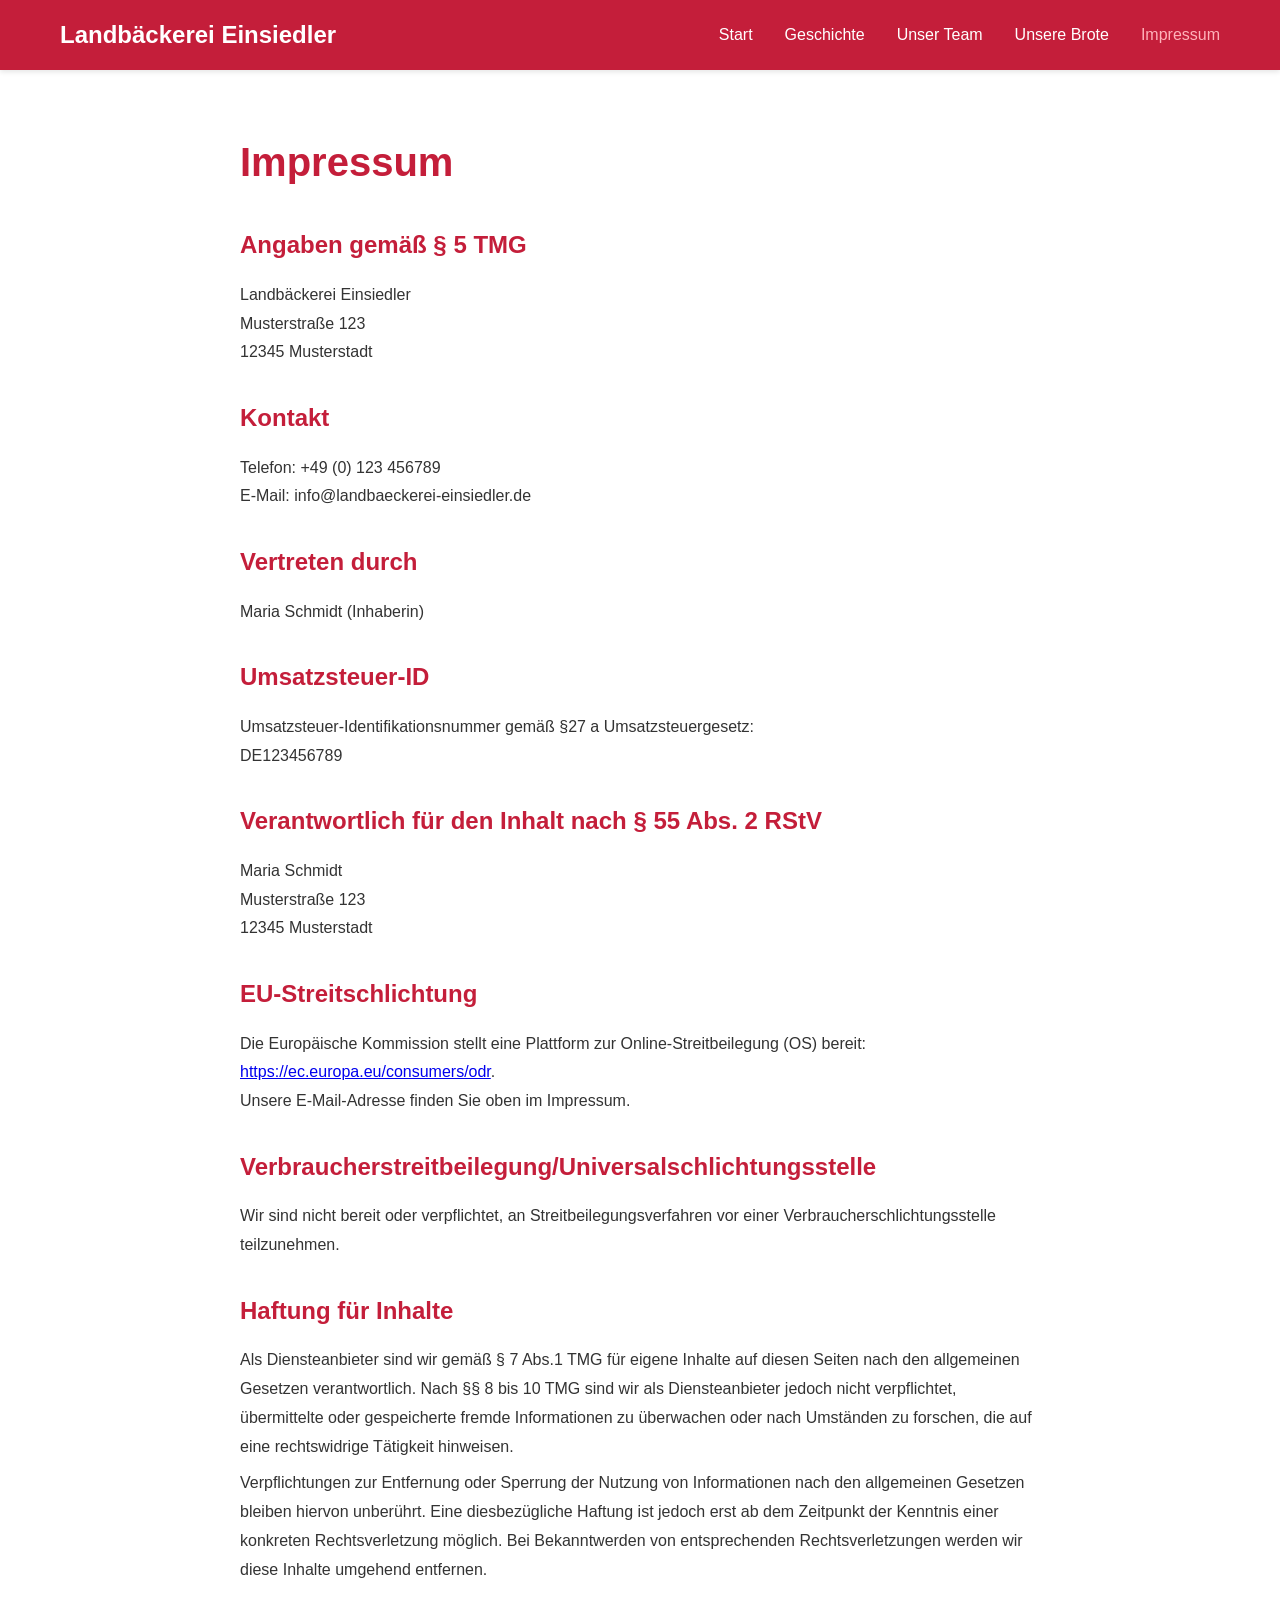
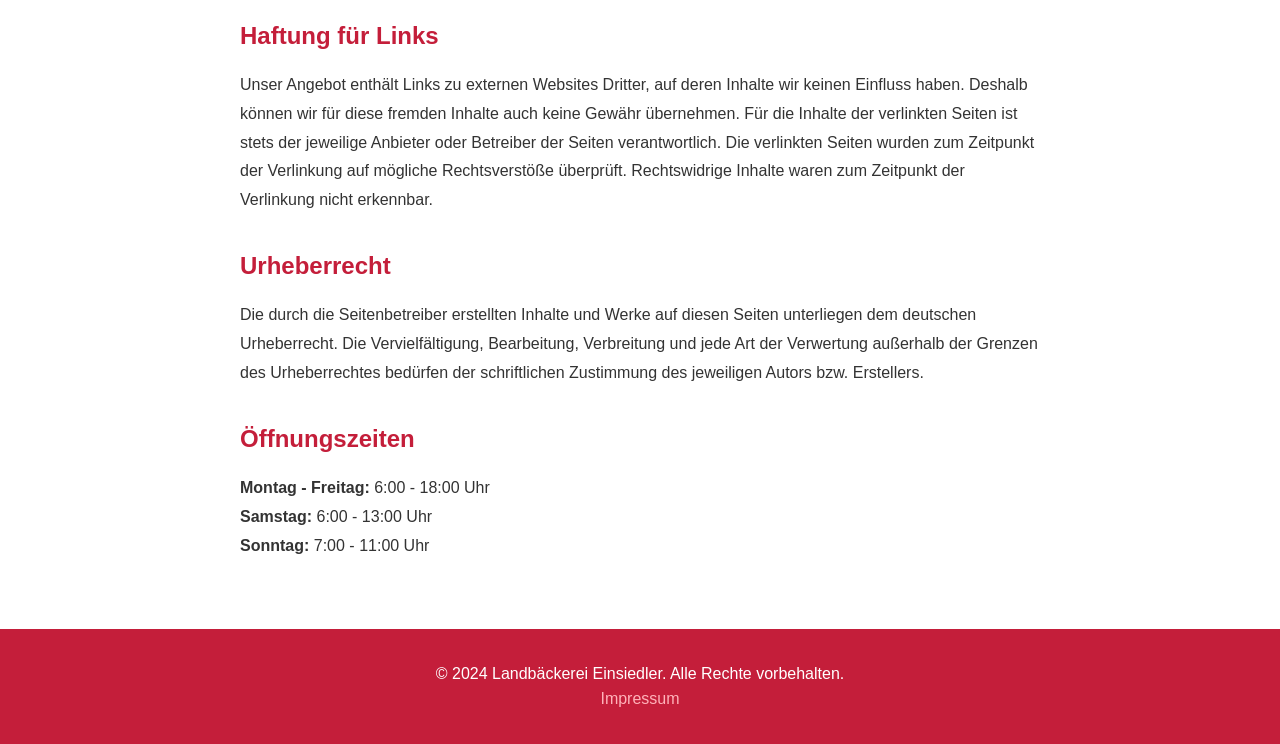
==== impressum.html @ 152a9244 "Initial commit: Landbäckerei Einsiedler website" ====
<!DOCTYPE html>
<html lang="de">
<head>
    <meta charset="UTF-8">
    <meta name="viewport" content="width=device-width, initial-scale=1.0">
    <title>Impressum - Landbäckerei Einsiedler</title>
    <link rel="stylesheet" href="css/style.css">
</head>
<body>
    <nav class="navbar">
        <div class="nav-container">
            <a href="index.html" class="nav-logo">Landbäckerei Einsiedler</a>
            <div class="nav-menu" id="navMenu">
                <a href="index.html" class="nav-link">Start</a>
                <a href="history.html" class="nav-link">Geschichte</a>
                <a href="people.html" class="nav-link">Unser Team</a>
                <a href="bread.html" class="nav-link">Unsere Brote</a>
                <a href="impressum.html" class="nav-link active">Impressum</a>
            </div>
            <div class="hamburger" id="hamburger">
                <span></span>
                <span></span>
                <span></span>
            </div>
        </div>
    </nav>

    <main>
        <section class="content-section impressum-section">
            <div class="container">
                <div class="impressum-content">
                    <h1>Impressum</h1>

                    <h2>Angaben gemäß § 5 TMG</h2>
                    <p>
                        Landbäckerei Einsiedler<br>
                        Musterstraße 123<br>
                        12345 Musterstadt
                    </p>

                    <h2>Kontakt</h2>
                    <p>
                        Telefon: +49 (0) 123 456789<br>
                        E-Mail: info@landbaeckerei-einsiedler.de
                    </p>

                    <h2>Vertreten durch</h2>
                    <p>Maria Schmidt (Inhaberin)</p>

                    <h2>Umsatzsteuer-ID</h2>
                    <p>
                        Umsatzsteuer-Identifikationsnummer gemäß §27 a Umsatzsteuergesetz:<br>
                        DE123456789
                    </p>

                    <h2>Verantwortlich für den Inhalt nach § 55 Abs. 2 RStV</h2>
                    <p>
                        Maria Schmidt<br>
                        Musterstraße 123<br>
                        12345 Musterstadt
                    </p>

                    <h2>EU-Streitschlichtung</h2>
                    <p>
                        Die Europäische Kommission stellt eine Plattform zur Online-Streitbeilegung (OS) bereit:
                        <a href="https://ec.europa.eu/consumers/odr" target="_blank" rel="noopener">https://ec.europa.eu/consumers/odr</a>.<br>
                        Unsere E-Mail-Adresse finden Sie oben im Impressum.
                    </p>

                    <h2>Verbraucherstreitbeilegung/Universalschlichtungsstelle</h2>
                    <p>
                        Wir sind nicht bereit oder verpflichtet, an Streitbeilegungsverfahren vor einer Verbraucherschlichtungsstelle teilzunehmen.
                    </p>

                    <h2>Haftung für Inhalte</h2>
                    <p>
                        Als Diensteanbieter sind wir gemäß § 7 Abs.1 TMG für eigene Inhalte auf diesen Seiten nach den allgemeinen Gesetzen verantwortlich. Nach §§ 8 bis 10 TMG sind wir als Diensteanbieter jedoch nicht verpflichtet, übermittelte oder gespeicherte fremde Informationen zu überwachen oder nach Umständen zu forschen, die auf eine rechtswidrige Tätigkeit hinweisen.
                    </p>
                    <p>
                        Verpflichtungen zur Entfernung oder Sperrung der Nutzung von Informationen nach den allgemeinen Gesetzen bleiben hiervon unberührt. Eine diesbezügliche Haftung ist jedoch erst ab dem Zeitpunkt der Kenntnis einer konkreten Rechtsverletzung möglich. Bei Bekanntwerden von entsprechenden Rechtsverletzungen werden wir diese Inhalte umgehend entfernen.
                    </p>

                    <h2>Haftung für Links</h2>
                    <p>
                        Unser Angebot enthält Links zu externen Websites Dritter, auf deren Inhalte wir keinen Einfluss haben. Deshalb können wir für diese fremden Inhalte auch keine Gewähr übernehmen. Für die Inhalte der verlinkten Seiten ist stets der jeweilige Anbieter oder Betreiber der Seiten verantwortlich. Die verlinkten Seiten wurden zum Zeitpunkt der Verlinkung auf mögliche Rechtsverstöße überprüft. Rechtswidrige Inhalte waren zum Zeitpunkt der Verlinkung nicht erkennbar.
                    </p>

                    <h2>Urheberrecht</h2>
                    <p>
                        Die durch die Seitenbetreiber erstellten Inhalte und Werke auf diesen Seiten unterliegen dem deutschen Urheberrecht. Die Vervielfältigung, Bearbeitung, Verbreitung und jede Art der Verwertung außerhalb der Grenzen des Urheberrechtes bedürfen der schriftlichen Zustimmung des jeweiligen Autors bzw. Erstellers.
                    </p>

                    <h2>Öffnungszeiten</h2>
                    <p>
                        <strong>Montag - Freitag:</strong> 6:00 - 18:00 Uhr<br>
                        <strong>Samstag:</strong> 6:00 - 13:00 Uhr<br>
                        <strong>Sonntag:</strong> 7:00 - 11:00 Uhr
                    </p>
                </div>
            </div>
        </section>
    </main>

    <footer>
        <div class="container">
            <p>&copy; 2024 Landbäckerei Einsiedler. Alle Rechte vorbehalten.</p>
            <p><a href="impressum.html">Impressum</a></p>
        </div>
    </footer>

    <script src="js/script.js"></script>
</body>
</html>
---- css/style.css ----
/* Reset and Base Styles */
* {
    margin: 0;
    padding: 0;
    box-sizing: border-box;
}

body {
    font-family: 'Segoe UI', Tahoma, Geneva, Verdana, sans-serif;
    line-height: 1.6;
    color: #333;
    min-height: 100vh;
    display: flex;
    flex-direction: column;
}

.container {
    max-width: 1200px;
    margin: 0 auto;
    padding: 0 20px;
}

/* Navigation Bar */
.navbar {
    background-color: #C41E3A;
    box-shadow: 0 2px 5px rgba(0,0,0,0.1);
    position: sticky;
    top: 0;
    z-index: 1000;
}

.nav-container {
    max-width: 1200px;
    margin: 0 auto;
    display: flex;
    justify-content: space-between;
    align-items: center;
    padding: 1rem 20px;
}

.nav-logo {
    color: white;
    font-size: 1.5rem;
    font-weight: bold;
    text-decoration: none;
}

.nav-menu {
    display: flex;
    gap: 2rem;
}

.nav-link {
    color: white;
    text-decoration: none;
    transition: color 0.3s ease;
}

.nav-link:hover,
.nav-link.active {
    color: #FFB3BA;
}

/* Hamburger Menu */
.hamburger {
    display: none;
    flex-direction: column;
    cursor: pointer;
    gap: 4px;
}

.hamburger span {
    width: 25px;
    height: 3px;
    background-color: white;
    transition: 0.3s;
}

/* Hero Section */
.hero {
    background: linear-gradient(rgba(196, 30, 58, 0.85), rgba(196, 30, 58, 0.85)),
                url('../images/hero-bg.jpg') center/cover;
    background-color: #C41E3A;
    color: white;
    padding: 100px 20px;
    text-align: center;
}

.hero-content h1 {
    font-size: 3rem;
    margin-bottom: 1rem;
}

.hero-content p {
    font-size: 1.5rem;
    margin-bottom: 2rem;
}

.btn {
    display: inline-block;
    background-color: white;
    color: #C41E3A;
    padding: 12px 30px;
    text-decoration: none;
    border-radius: 5px;
    font-weight: bold;
    transition: all 0.3s ease;
    border: 2px solid white;
}

.btn:hover {
    background-color: transparent;
    color: white;
    border-color: white;
}

/* Intro Section */
.intro {
    padding: 60px 20px;
    background-color: #FFFFFF;
}

.intro h2 {
    text-align: center;
    font-size: 2.5rem;
    margin-bottom: 1rem;
    color: #C41E3A;
}

.intro > .container > p {
    text-align: center;
    max-width: 800px;
    margin: 0 auto 3rem;
    font-size: 1.1rem;
}

.features {
    display: grid;
    grid-template-columns: repeat(auto-fit, minmax(250px, 1fr));
    gap: 2rem;
    margin-top: 2rem;
}

.feature-card {
    background: #FFF5F5;
    padding: 2rem;
    border-radius: 10px;
    text-align: center;
    box-shadow: 0 3px 10px rgba(196, 30, 58, 0.1);
    border: 1px solid #FFE5E8;
    transition: transform 0.3s ease, box-shadow 0.3s ease;
}

.feature-card:hover {
    transform: translateY(-5px);
    box-shadow: 0 5px 15px rgba(196, 30, 58, 0.2);
}

.feature-card h3 {
    font-size: 2rem;
    margin-bottom: 1rem;
    color: #C41E3A;
}

/* Content Sections */
.content-section {
    padding: 60px 20px;
}

.content-section h1 {
    color: #C41E3A;
    margin-bottom: 1.5rem;
    font-size: 2.5rem;
}

.content-section h2 {
    color: #C41E3A;
    margin-top: 2rem;
    margin-bottom: 1rem;
}

.content-section p {
    margin-bottom: 1rem;
    line-height: 1.8;
}

/* Team Section */
.team-grid {
    display: grid;
    grid-template-columns: repeat(auto-fit, minmax(250px, 1fr));
    gap: 2rem;
    margin-top: 2rem;
}

.team-member {
    background: #FFF5F5;
    padding: 2rem;
    border-radius: 10px;
    text-align: center;
    border: 1px solid #FFE5E8;
}

.team-member h3 {
    color: #C41E3A;
    margin-bottom: 0.5rem;
}

.team-member .role {
    color: #E74C3C;
    font-style: italic;
    margin-bottom: 1rem;
}

/* Bread Gallery */
.bread-grid {
    display: grid;
    grid-template-columns: repeat(auto-fit, minmax(300px, 1fr));
    gap: 2rem;
    margin-top: 2rem;
}

.bread-item {
    background: #FFF5F5;
    border-radius: 10px;
    overflow: hidden;
    box-shadow: 0 3px 10px rgba(196, 30, 58, 0.1);
    border: 1px solid #FFE5E8;
}

.bread-item-content {
    padding: 1.5rem;
}

.bread-item h3 {
    color: #C41E3A;
    margin-bottom: 0.5rem;
}

/* Impressum */
.impressum-section {
    background-color: #FFFFFF;
}

.impressum-content {
    max-width: 800px;
    margin: 0 auto;
}

.impressum-content h2 {
    color: #C41E3A;
    margin-top: 2rem;
    margin-bottom: 1rem;
}

.impressum-content p {
    margin-bottom: 0.5rem;
}

/* Main Content */
main {
    flex: 1;
}

/* Footer */
footer {
    background-color: #C41E3A;
    color: white;
    padding: 2rem 20px;
    text-align: center;
    margin-top: auto;
}

footer a {
    color: #FFB3BA;
    text-decoration: none;
}

footer a:hover {
    text-decoration: underline;
    color: white;
}

/* Responsive Design */
@media (max-width: 768px) {
    .nav-menu {
        position: fixed;
        left: -100%;
        top: 70px;
        flex-direction: column;
        background-color: #C41E3A;
        width: 100%;
        text-align: center;
        transition: 0.3s;
        box-shadow: 0 10px 27px rgba(0,0,0,0.05);
        padding: 2rem 0;
    }

    .nav-menu.active {
        left: 0;
    }

    .hamburger {
        display: flex;
    }

    .hero-content h1 {
        font-size: 2rem;
    }

    .hero-content p {
        font-size: 1.2rem;
    }

    .intro h2,
    .content-section h1 {
        font-size: 2rem;
    }
}
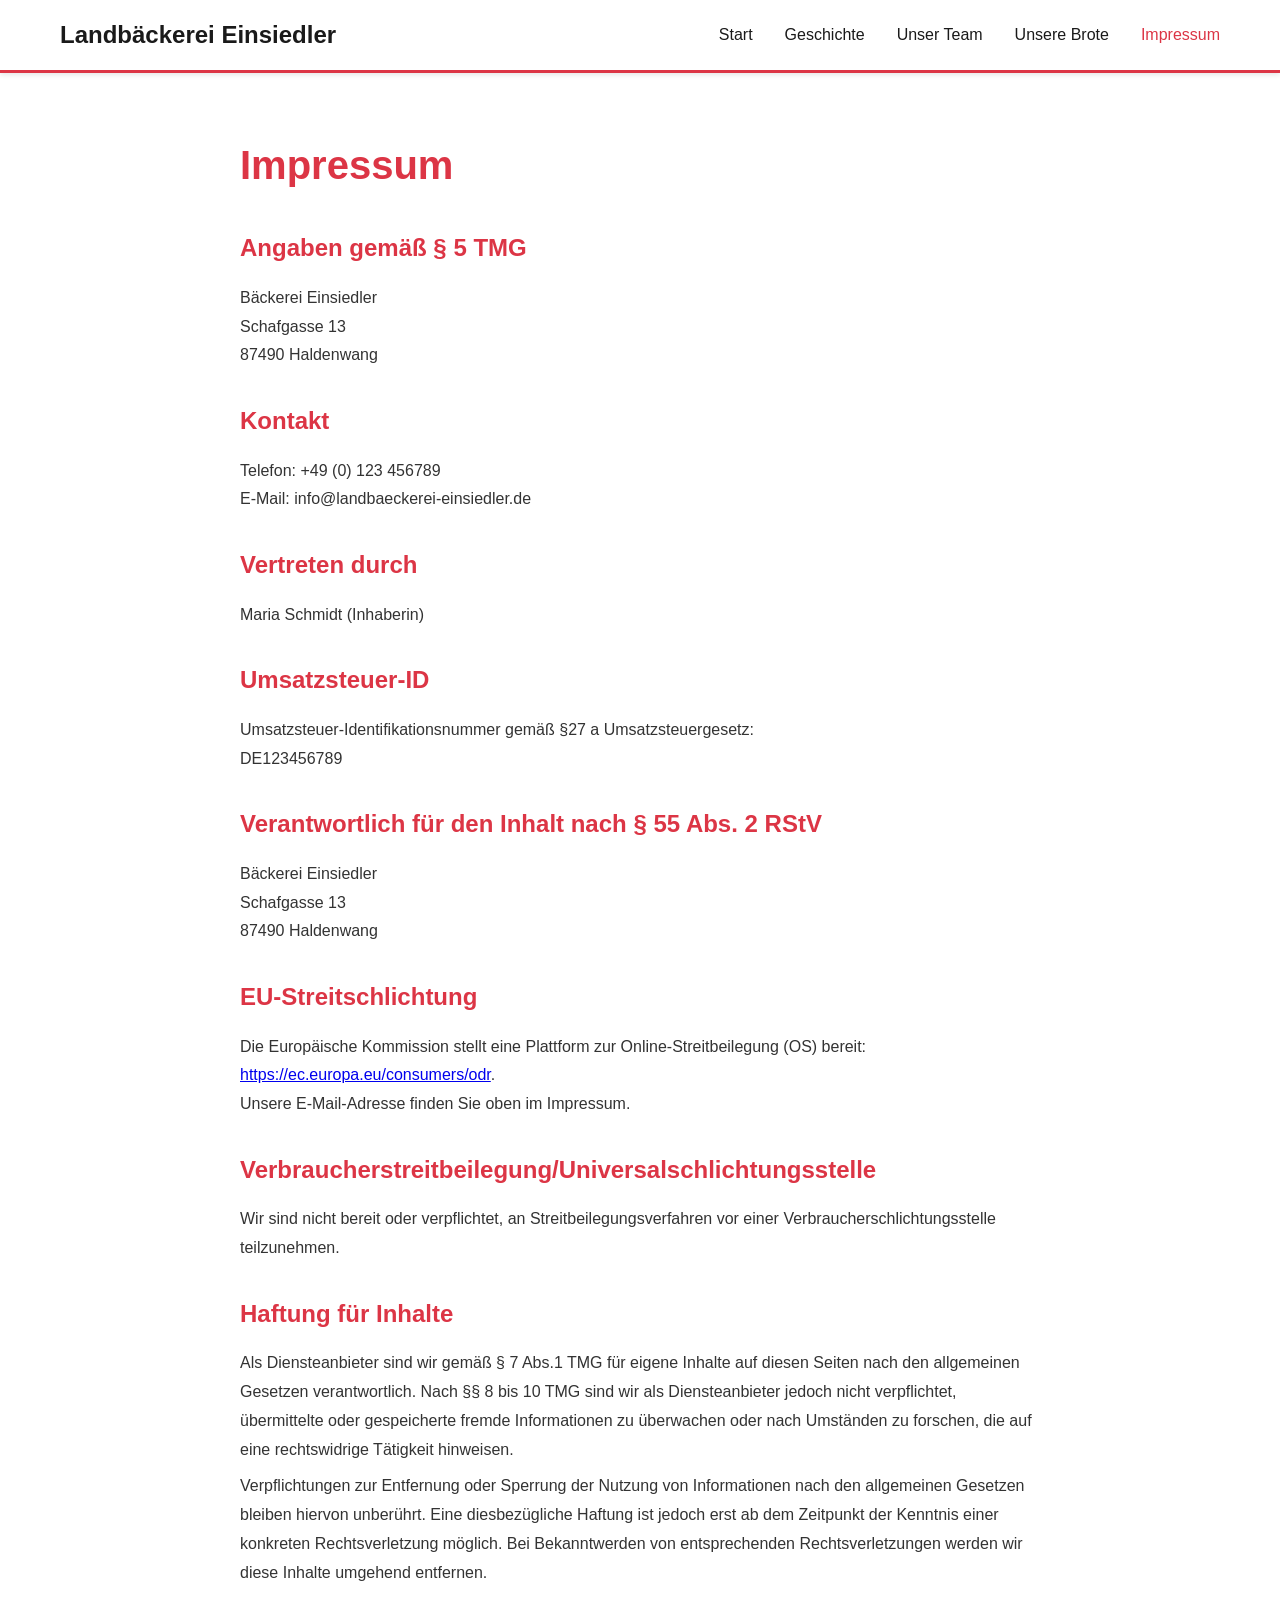
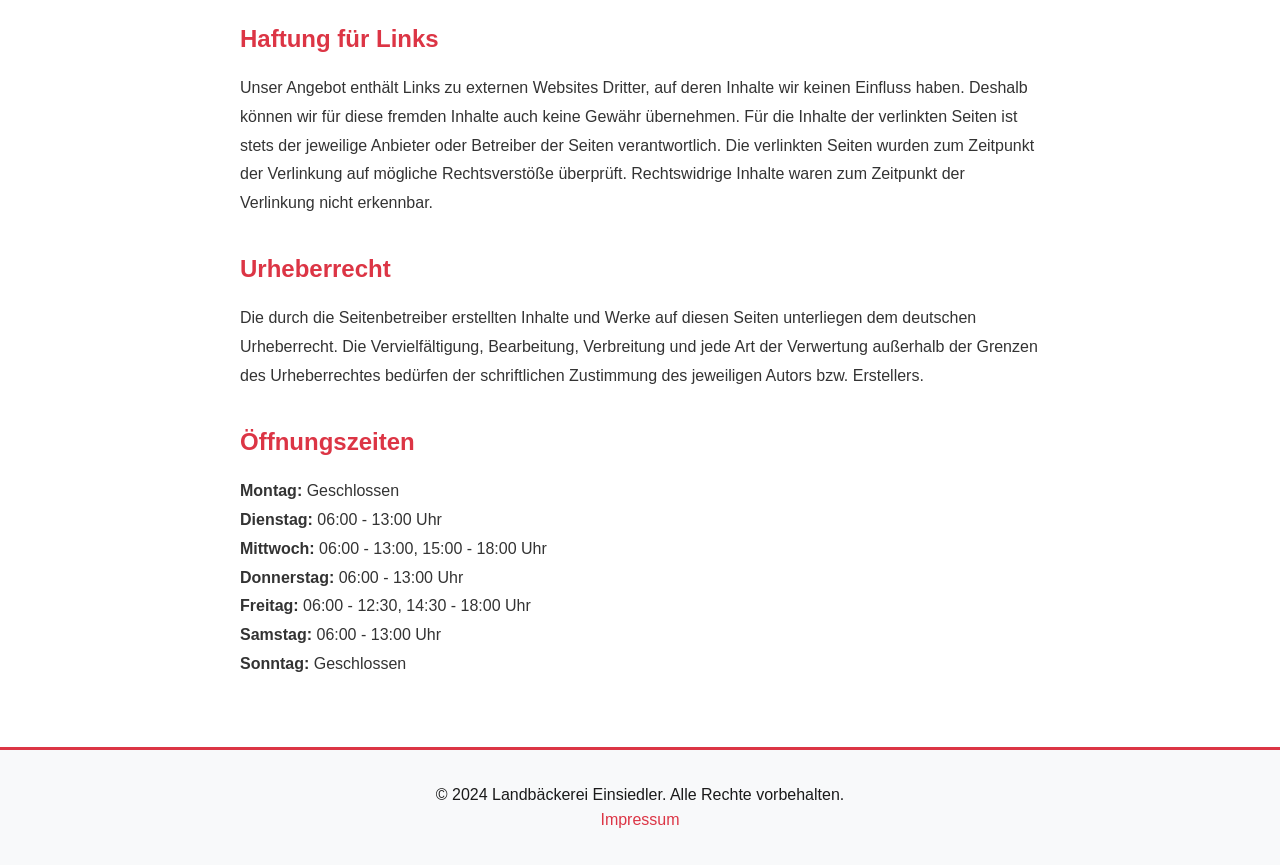
==== commit 838904da: "Update navigation styles, add opening hours and map sections to homepage; revise impressum details." ====
--- a/impressum.html
+++ b/impressum.html
@@ -33,9 +33,9 @@
 
                     <h2>Angaben gemäß § 5 TMG</h2>
                     <p>
-                        Landbäckerei Einsiedler<br>
-                        Musterstraße 123<br>
-                        12345 Musterstadt
+                        Bäckerei Einsiedler<br>
+                        Schafgasse 13<br>
+                        87490 Haldenwang
                     </p>
 
                     <h2>Kontakt</h2>
@@ -55,9 +55,9 @@
 
                     <h2>Verantwortlich für den Inhalt nach § 55 Abs. 2 RStV</h2>
                     <p>
-                        Maria Schmidt<br>
-                        Musterstraße 123<br>
-                        12345 Musterstadt
+                        Bäckerei Einsiedler<br>
+                        Schafgasse 13<br>
+                        87490 Haldenwang
                     </p>
 
                     <h2>EU-Streitschlichtung</h2>
@@ -92,9 +92,13 @@
 
                     <h2>Öffnungszeiten</h2>
                     <p>
-                        <strong>Montag - Freitag:</strong> 6:00 - 18:00 Uhr<br>
-                        <strong>Samstag:</strong> 6:00 - 13:00 Uhr<br>
-                        <strong>Sonntag:</strong> 7:00 - 11:00 Uhr
+                        <strong>Montag:</strong> Geschlossen<br>
+                        <strong>Dienstag:</strong> 06:00 - 13:00 Uhr<br>
+                        <strong>Mittwoch:</strong> 06:00 - 13:00, 15:00 - 18:00 Uhr<br>
+                        <strong>Donnerstag:</strong> 06:00 - 13:00 Uhr<br>
+                        <strong>Freitag:</strong> 06:00 - 12:30, 14:30 - 18:00 Uhr<br>
+                        <strong>Samstag:</strong> 06:00 - 13:00 Uhr<br>
+                        <strong>Sonntag:</strong> Geschlossen
                     </p>
                 </div>
             </div>
--- a/css/style.css
+++ b/css/style.css
@@ -22,11 +22,12 @@
 
 /* Navigation Bar */
 .navbar {
-    background-color: #C41E3A;
+    background-color: #ffffff;
     box-shadow: 0 2px 5px rgba(0,0,0,0.1);
     position: sticky;
     top: 0;
     z-index: 1000;
+    border-bottom: 3px solid #dc3545;
 }
 
 .nav-container {
@@ -39,26 +40,31 @@
 }
 
 .nav-logo {
-    color: white;
+    color: #1a1a1a;
     font-size: 1.5rem;
     font-weight: bold;
     text-decoration: none;
 }
 
+.nav-logo:hover {
+    color: #dc3545;
+}
+
 .nav-menu {
     display: flex;
     gap: 2rem;
 }
 
 .nav-link {
-    color: white;
+    color: #1a1a1a;
     text-decoration: none;
     transition: color 0.3s ease;
+    font-weight: 500;
 }
 
 .nav-link:hover,
 .nav-link.active {
-    color: #FFB3BA;
+    color: #dc3545;
 }
 
 /* Hamburger Menu */
@@ -72,18 +78,25 @@
 .hamburger span {
     width: 25px;
     height: 3px;
-    background-color: white;
+    background-color: #1a1a1a;
     transition: 0.3s;
 }
 
 /* Hero Section */
 .hero {
-    background: linear-gradient(rgba(196, 30, 58, 0.85), rgba(196, 30, 58, 0.85)),
+    background: linear-gradient(rgba(0, 0, 0, 0.4), rgba(0, 0, 0, 0.4)),
                 url('../images/hero-bg.jpg') center/cover;
-    background-color: #C41E3A;
+    background-color: #1a1a1a;
+    background-size: cover;
+    background-position: center top;
+    background-repeat: no-repeat;
     color: white;
     padding: 100px 20px;
     text-align: center;
+    min-height: 400px;
+    display: flex;
+    align-items: center;
+    justify-content: center;
 }
 
 .hero-content h1 {
@@ -98,20 +111,192 @@
 
 .btn {
     display: inline-block;
-    background-color: white;
-    color: #C41E3A;
+    background-color: #dc3545;
+    color: white;
     padding: 12px 30px;
     text-decoration: none;
     border-radius: 5px;
     font-weight: bold;
     transition: all 0.3s ease;
-    border: 2px solid white;
+    border: 2px solid #dc3545;
 }
 
 .btn:hover {
-    background-color: transparent;
-    color: white;
+    background-color: white;
+    color: #dc3545;
     border-color: white;
+}
+
+/* Opening Hours Section */
+.opening-hours-section {
+    padding: 30px 20px;
+    background-color: #f8f9fa;
+    border-bottom: 1px solid #e0e0e0;
+}
+
+.opening-hours-box {
+    max-width: 600px;
+    margin: 0 auto;
+    text-align: center;
+}
+
+.opening-hours-box h2 {
+    color: #dc3545;
+    font-size: 2.5rem;
+    margin-bottom: 1.5rem;
+    text-align: center;
+}
+
+.hours-grid {
+    display: flex;
+    justify-content: center;
+    gap: 2rem;
+    flex-wrap: wrap;
+}
+
+.hours-item {
+    display: flex;
+    flex-direction: column;
+    gap: 0.2rem;
+}
+
+.hours-item .day {
+    color: #666;
+    font-size: 0.9rem;
+}
+
+.hours-item .time {
+    color: #1a1a1a;
+    font-weight: 600;
+    font-size: 1rem;
+}
+
+@media (max-width: 768px) {
+    .hours-grid {
+        flex-direction: column;
+        gap: 0.8rem;
+    }
+}
+
+/* Map Section */
+.map-section {
+    padding: 60px 20px;
+    background-color: #ffffff;
+}
+
+.map-section h2 {
+    text-align: center;
+    font-size: 2.5rem;
+    margin-bottom: 2rem;
+    color: #dc3545;
+}
+
+.map-container {
+    max-width: 1000px;
+    margin: 0 auto;
+}
+
+.map-container iframe {
+    width: 100%;
+    height: 450px;
+    border: 1px solid #e0e0e0;
+    border-radius: 10px;
+    box-shadow: 0 3px 10px rgba(0, 0, 0, 0.1);
+}
+
+.map-address {
+    margin-top: 1.5rem;
+    text-align: center;
+    padding: 1.5rem;
+    background: #f8f9fa;
+    border-radius: 10px;
+}
+
+.map-address p {
+    margin: 0.3rem 0;
+    color: #333;
+}
+
+.map-address strong {
+    color: #dc3545;
+}
+
+.map-address a {
+    display: inline-block;
+    margin-top: 1rem;
+    color: #dc3545;
+    text-decoration: none;
+    font-weight: 600;
+}
+
+.map-address a:hover {
+    text-decoration: underline;
+}
+
+/* News Section */
+.news-section {
+    padding: 60px 20px;
+    background-color: #f8f9fa;
+}
+
+.news-section h2 {
+    text-align: center;
+    font-size: 2.5rem;
+    margin-bottom: 2rem;
+    color: #dc3545;
+}
+
+.news-container {
+    display: grid;
+    grid-template-columns: repeat(auto-fit, minmax(300px, 1fr));
+    gap: 2rem;
+    max-width: 1200px;
+    margin: 0 auto;
+}
+
+.news-item {
+    background: white;
+    padding: 2rem;
+    border-radius: 10px;
+    box-shadow: 0 3px 10px rgba(0, 0, 0, 0.1);
+    border-left: 4px solid #dc3545;
+    transition: transform 0.3s ease, box-shadow 0.3s ease;
+}
+
+.news-item:hover {
+    transform: translateY(-5px);
+    box-shadow: 0 5px 15px rgba(0, 0, 0, 0.15);
+}
+
+.news-item-date {
+    color: #888;
+    font-size: 0.9rem;
+    margin-bottom: 0.5rem;
+}
+
+.news-item h3 {
+    color: #dc3545;
+    margin-bottom: 1rem;
+    font-size: 1.5rem;
+}
+
+.news-item p {
+    line-height: 1.6;
+    color: #333;
+}
+
+.news-loading {
+    text-align: center;
+    padding: 2rem;
+    color: #888;
+}
+
+.news-error {
+    text-align: center;
+    padding: 2rem;
+    color: #dc3545;
+    background: #ffe6e6;
+    border-radius: 10px;
 }
 
 /* Intro Section */
@@ -124,7 +309,7 @@
     text-align: center;
     font-size: 2.5rem;
     margin-bottom: 1rem;
-    color: #C41E3A;
+    color: #dc3545;
 }
 
 .intro > .container > p {
@@ -142,24 +327,24 @@
 }
 
 .feature-card {
-    background: #FFF5F5;
+    background: white;
     padding: 2rem;
     border-radius: 10px;
     text-align: center;
-    box-shadow: 0 3px 10px rgba(196, 30, 58, 0.1);
-    border: 1px solid #FFE5E8;
+    box-shadow: 0 3px 10px rgba(0, 0, 0, 0.1);
+    border: 1px solid #e0e0e0;
     transition: transform 0.3s ease, box-shadow 0.3s ease;
 }
 
 .feature-card:hover {
     transform: translateY(-5px);
-    box-shadow: 0 5px 15px rgba(196, 30, 58, 0.2);
+    box-shadow: 0 5px 15px rgba(0, 0, 0, 0.15);
 }
 
 .feature-card h3 {
     font-size: 2rem;
     margin-bottom: 1rem;
-    color: #C41E3A;
+    color: #dc3545;
 }
 
 /* Content Sections */
@@ -168,13 +353,13 @@
 }
 
 .content-section h1 {
-    color: #C41E3A;
+    color: #dc3545;
     margin-bottom: 1.5rem;
     font-size: 2.5rem;
 }
 
 .content-section h2 {
-    color: #C41E3A;
+    color: #dc3545;
     margin-top: 2rem;
     margin-bottom: 1rem;
 }
@@ -193,20 +378,21 @@
 }
 
 .team-member {
-    background: #FFF5F5;
+    background: white;
     padding: 2rem;
     border-radius: 10px;
     text-align: center;
-    border: 1px solid #FFE5E8;
+    border: 1px solid #e0e0e0;
+    box-shadow: 0 3px 10px rgba(0, 0, 0, 0.1);
 }
 
 .team-member h3 {
-    color: #C41E3A;
+    color: #dc3545;
     margin-bottom: 0.5rem;
 }
 
 .team-member .role {
-    color: #E74C3C;
+    color: #666;
     font-style: italic;
     margin-bottom: 1rem;
 }
@@ -220,11 +406,11 @@
 }
 
 .bread-item {
-    background: #FFF5F5;
+    background: white;
     border-radius: 10px;
     overflow: hidden;
-    box-shadow: 0 3px 10px rgba(196, 30, 58, 0.1);
-    border: 1px solid #FFE5E8;
+    box-shadow: 0 3px 10px rgba(0, 0, 0, 0.1);
+    border: 1px solid #e0e0e0;
 }
 
 .bread-item-content {
@@ -232,7 +418,7 @@
 }
 
 .bread-item h3 {
-    color: #C41E3A;
+    color: #dc3545;
     margin-bottom: 0.5rem;
 }
 
@@ -247,7 +433,7 @@
 }
 
 .impressum-content h2 {
-    color: #C41E3A;
+    color: #dc3545;
     margin-top: 2rem;
     margin-bottom: 1rem;
 }
@@ -263,21 +449,22 @@
 
 /* Footer */
 footer {
-    background-color: #C41E3A;
-    color: white;
+    background-color: #f8f9fa;
+    color: #1a1a1a;
     padding: 2rem 20px;
     text-align: center;
     margin-top: auto;
+    border-top: 3px solid #dc3545;
 }
 
 footer a {
-    color: #FFB3BA;
+    color: #dc3545;
     text-decoration: none;
+    font-weight: 500;
 }
 
 footer a:hover {
     text-decoration: underline;
-    color: white;
 }
 
 /* Responsive Design */
@@ -287,12 +474,13 @@
         left: -100%;
         top: 70px;
         flex-direction: column;
-        background-color: #C41E3A;
+        background-color: #ffffff;
         width: 100%;
         text-align: center;
         transition: 0.3s;
-        box-shadow: 0 10px 27px rgba(0,0,0,0.05);
+        box-shadow: 0 10px 27px rgba(0,0,0,0.15);
         padding: 2rem 0;
+        border-bottom: 3px solid #dc3545;
     }
 
     .nav-menu.active {
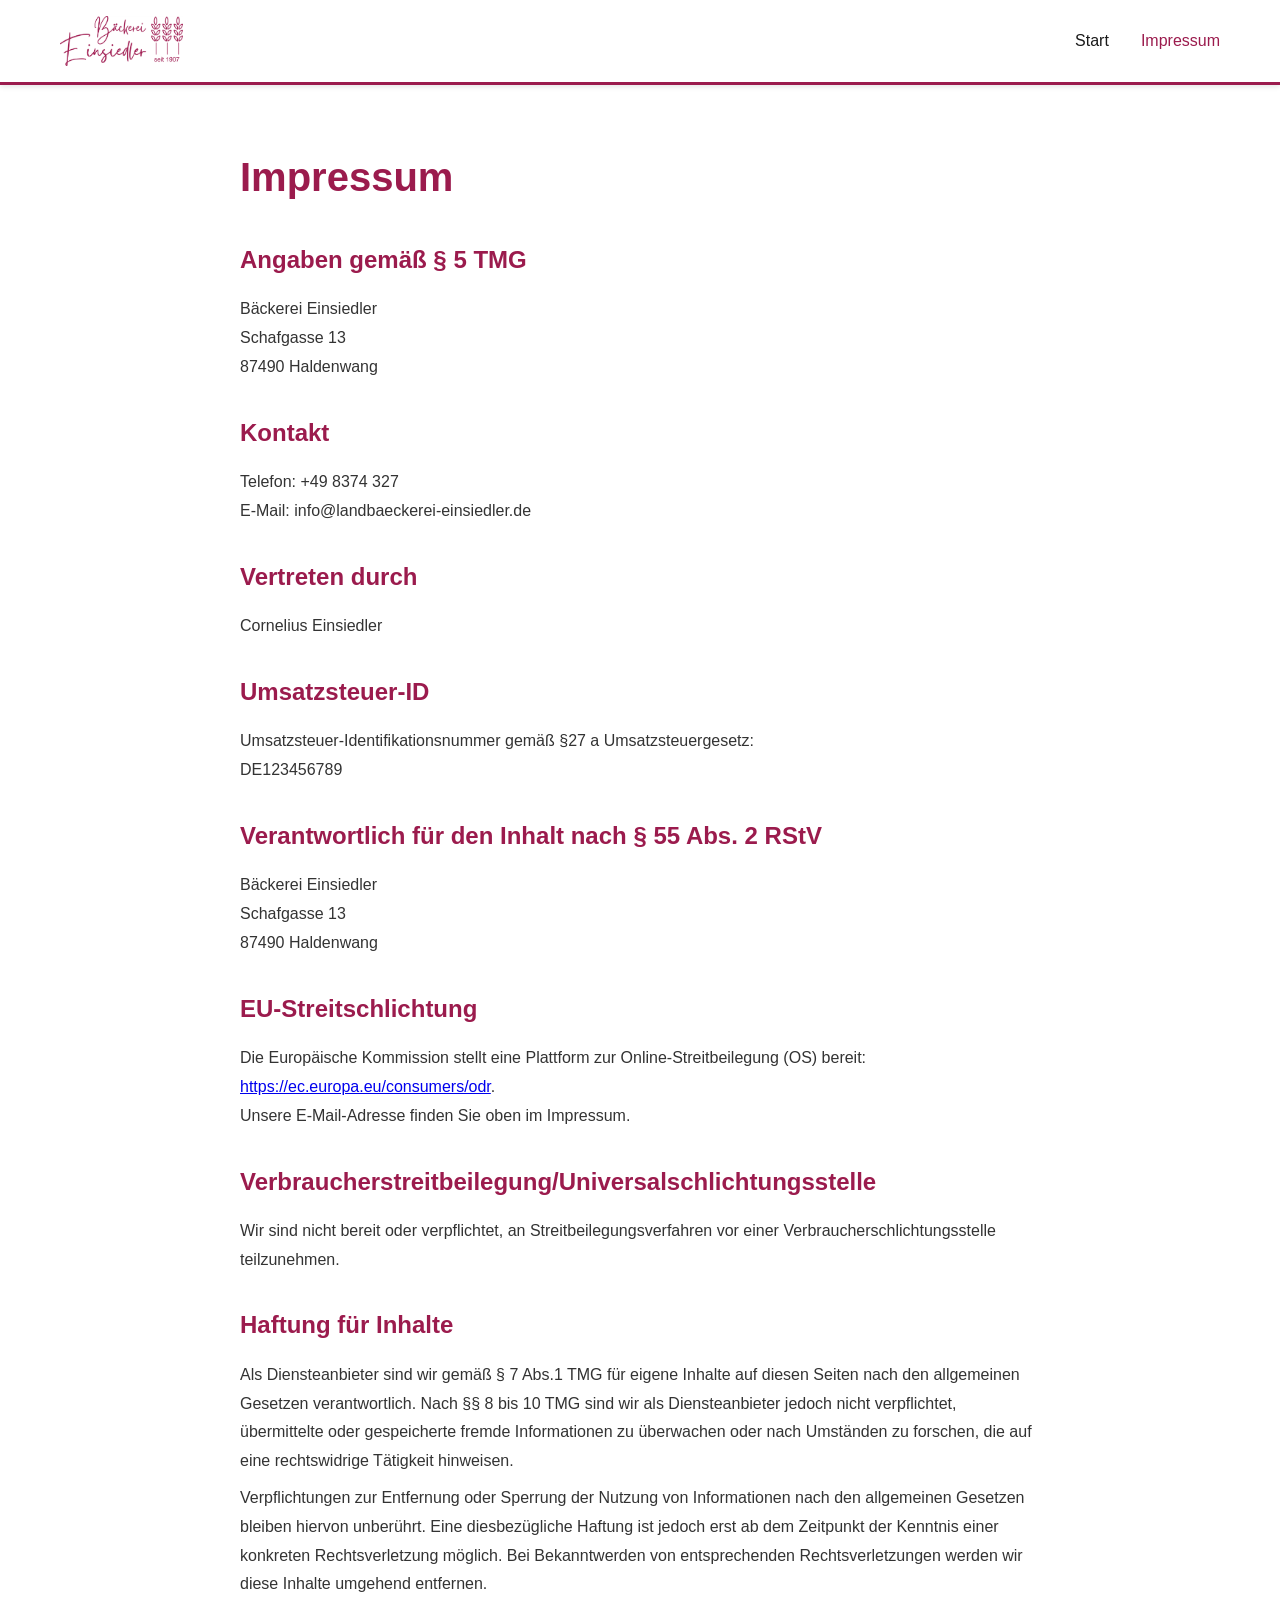
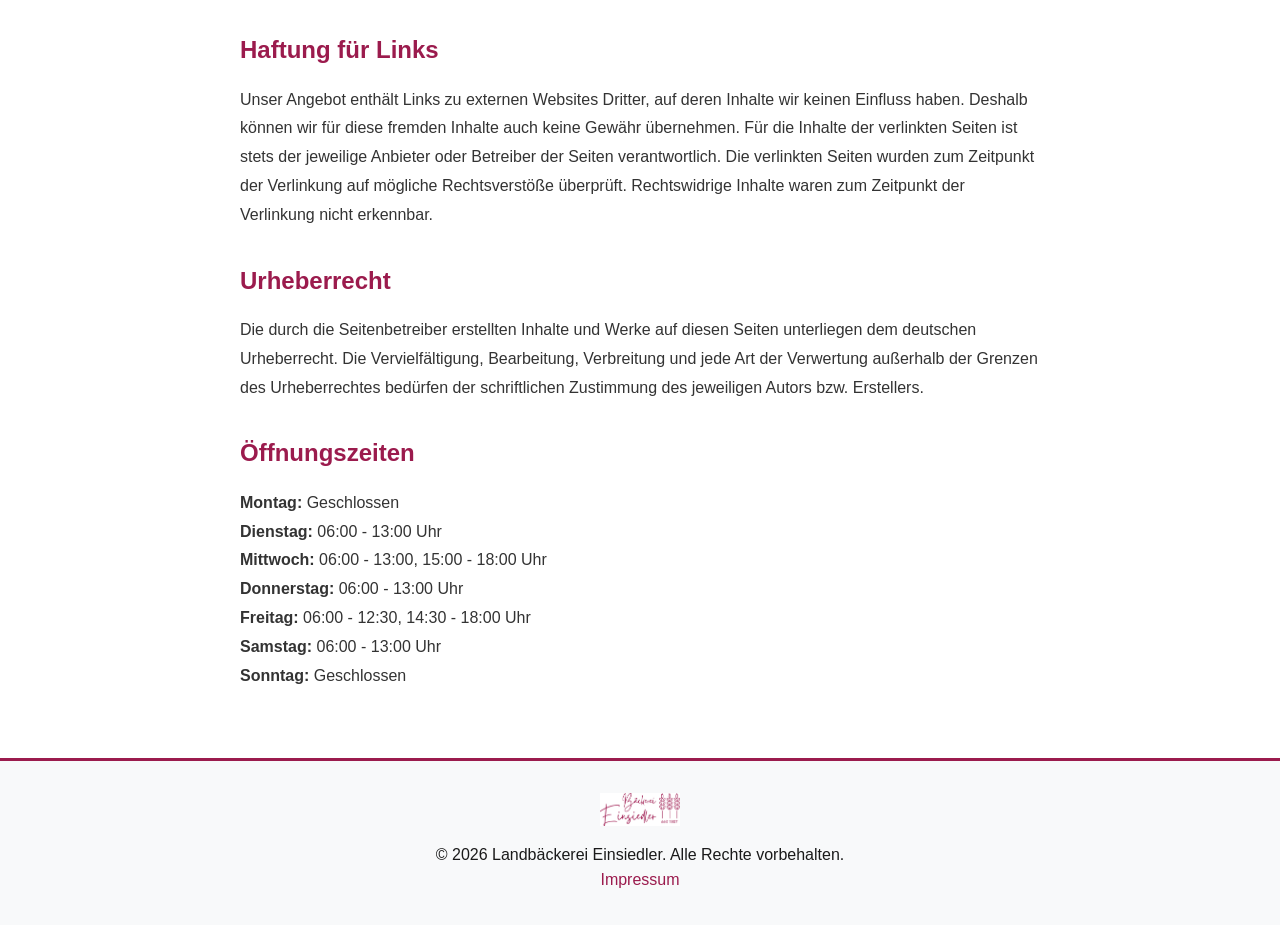
==== commit f996bc4f: "Remove unused pages and assets; delete history.html, people.html, and hero-bg.jpg; clean up CSS and " ====
--- a/impressum.html
+++ b/impressum.html
@@ -5,16 +5,14 @@
     <meta name="viewport" content="width=device-width, initial-scale=1.0">
     <title>Impressum - Landbäckerei Einsiedler</title>
     <link rel="stylesheet" href="css/style.css">
+    <link rel="icon" type="image/webp" href="images/logo_einsidler.webp">
 </head>
 <body>
     <nav class="navbar">
         <div class="nav-container">
-            <a href="index.html" class="nav-logo">Landbäckerei Einsiedler</a>
+            <a href="index.html" class="nav-logo"><img src="images/logo_einsidler.webp" alt="Landbäckerei Einsiedler" class="nav-logo-img"></a>
             <div class="nav-menu" id="navMenu">
                 <a href="index.html" class="nav-link">Start</a>
-                <a href="history.html" class="nav-link">Geschichte</a>
-                <a href="people.html" class="nav-link">Unser Team</a>
-                <a href="bread.html" class="nav-link">Unsere Brote</a>
                 <a href="impressum.html" class="nav-link active">Impressum</a>
             </div>
             <div class="hamburger" id="hamburger">
@@ -40,12 +38,12 @@
 
                     <h2>Kontakt</h2>
                     <p>
-                        Telefon: +49 (0) 123 456789<br>
+                        Telefon: +49 8374 327<br>
                         E-Mail: info@landbaeckerei-einsiedler.de
                     </p>
 
                     <h2>Vertreten durch</h2>
-                    <p>Maria Schmidt (Inhaberin)</p>
+                    <p>Cornelius Einsiedler</p>
 
                     <h2>Umsatzsteuer-ID</h2>
                     <p>
@@ -107,7 +105,8 @@
 
     <footer>
         <div class="container">
-            <p>&copy; 2024 Landbäckerei Einsiedler. Alle Rechte vorbehalten.</p>
+            <img src="images/logo_einsidler.webp" alt="Landbäckerei Einsiedler" class="footer-logo">
+            <p>&copy; <script>document.write(new Date().getFullYear())</script> Landbäckerei Einsiedler. Alle Rechte vorbehalten.</p>
             <p><a href="impressum.html">Impressum</a></p>
         </div>
     </footer>
--- a/css/style.css
+++ b/css/style.css
@@ -27,7 +27,7 @@
     position: sticky;
     top: 0;
     z-index: 1000;
-    border-bottom: 3px solid #dc3545;
+    border-bottom: 3px solid #9B1B4D;
 }
 
 .nav-container {
@@ -47,7 +47,28 @@
 }
 
 .nav-logo:hover {
-    color: #dc3545;
+    color: #9B1B4D;
+}
+
+.nav-logo-img {
+    height: 50px;
+    width: auto;
+    display: block;
+}
+
+.hero-logo {
+    max-width: 180px;
+    height: auto;
+    margin: 0 auto 1.5rem;
+    display: block;
+    filter: drop-shadow(0 2px 8px rgba(0, 0, 0, 0.3));
+}
+
+.footer-logo {
+    max-width: 80px;
+    height: auto;
+    margin: 0 auto 1rem;
+    display: block;
 }
 
 .nav-menu {
@@ -64,7 +85,7 @@
 
 .nav-link:hover,
 .nav-link.active {
-    color: #dc3545;
+    color: #9B1B4D;
 }
 
 /* Hamburger Menu */
@@ -85,15 +106,12 @@
 /* Hero Section */
 .hero {
     background: linear-gradient(rgba(0, 0, 0, 0.4), rgba(0, 0, 0, 0.4)),
-                url('../images/hero-bg.jpg') center/cover;
+                url('../images/unnamed.jpg') center/cover;
     background-color: #1a1a1a;
-    background-size: cover;
-    background-position: center top;
-    background-repeat: no-repeat;
     color: white;
-    padding: 100px 20px;
-    text-align: center;
-    min-height: 400px;
+    padding: 80px 20px;
+    text-align: center;
+    min-height: 350px;
     display: flex;
     align-items: center;
     justify-content: center;
@@ -106,25 +124,84 @@
 
 .hero-content p {
     font-size: 1.5rem;
-    margin-bottom: 2rem;
-}
-
-.btn {
-    display: inline-block;
-    background-color: #dc3545;
-    color: white;
-    padding: 12px 30px;
-    text-decoration: none;
-    border-radius: 5px;
-    font-weight: bold;
-    transition: all 0.3s ease;
-    border: 2px solid #dc3545;
-}
-
-.btn:hover {
-    background-color: white;
-    color: #dc3545;
-    border-color: white;
+}
+
+/* About Section */
+.about-section {
+    padding: 40px 20px;
+    background-color: #ffffff;
+}
+
+.about-section h2 {
+    text-align: center;
+    font-size: 2rem;
+    margin-bottom: 1rem;
+    color: #9B1B4D;
+}
+
+.about-section p {
+    max-width: 800px;
+    margin: 0 auto;
+    text-align: center;
+    font-size: 1.1rem;
+    line-height: 1.8;
+}
+
+/* News Section */
+.news-section {
+    padding: 40px 20px;
+    background-color: #f8f9fa;
+}
+
+.news-section h2 {
+    text-align: center;
+    font-size: 2rem;
+    margin-bottom: 1.5rem;
+    color: #9B1B4D;
+}
+
+.news-container {
+    max-width: 800px;
+    margin: 0 auto;
+    display: flex;
+    flex-direction: column;
+    gap: 1rem;
+}
+
+.news-item {
+    background: white;
+    padding: 1.5rem;
+    border-radius: 10px;
+    box-shadow: 0 3px 10px rgba(0, 0, 0, 0.1);
+    border-left: 4px solid #9B1B4D;
+}
+
+.news-item-date {
+    color: #888;
+    font-size: 0.85rem;
+    margin-bottom: 0.3rem;
+}
+
+.news-item h3 {
+    color: #9B1B4D;
+    margin-bottom: 0.5rem;
+    font-size: 1.2rem;
+}
+
+.news-item p {
+    line-height: 1.6;
+    color: #333;
+}
+
+.news-loading,
+.news-error {
+    text-align: center;
+    padding: 1rem;
+    color: #888;
+}
+
+.news-error {
+    color: #9B1B4D;
 }
 
 /* Opening Hours Section */
@@ -141,10 +218,9 @@
 }
 
 .opening-hours-box h2 {
-    color: #dc3545;
-    font-size: 2.5rem;
+    color: #9B1B4D;
+    font-size: 2rem;
     margin-bottom: 1.5rem;
-    text-align: center;
 }
 
 .hours-grid {
@@ -171,24 +247,17 @@
     font-size: 1rem;
 }
 
-@media (max-width: 768px) {
-    .hours-grid {
-        flex-direction: column;
-        gap: 0.8rem;
-    }
-}
-
 /* Map Section */
 .map-section {
-    padding: 60px 20px;
+    padding: 40px 20px;
     background-color: #ffffff;
 }
 
 .map-section h2 {
     text-align: center;
-    font-size: 2.5rem;
-    margin-bottom: 2rem;
-    color: #dc3545;
+    font-size: 2rem;
+    margin-bottom: 1.5rem;
+    color: #9B1B4D;
 }
 
 .map-container {
@@ -198,16 +267,16 @@
 
 .map-container iframe {
     width: 100%;
-    height: 450px;
+    height: 350px;
     border: 1px solid #e0e0e0;
     border-radius: 10px;
     box-shadow: 0 3px 10px rgba(0, 0, 0, 0.1);
 }
 
 .map-address {
-    margin-top: 1.5rem;
-    text-align: center;
-    padding: 1.5rem;
+    margin-top: 1rem;
+    text-align: center;
+    padding: 1rem;
     background: #f8f9fa;
     border-radius: 10px;
 }
@@ -218,13 +287,13 @@
 }
 
 .map-address strong {
-    color: #dc3545;
+    color: #9B1B4D;
 }
 
 .map-address a {
     display: inline-block;
-    margin-top: 1rem;
-    color: #dc3545;
+    margin-top: 0.5rem;
+    color: #9B1B4D;
     text-decoration: none;
     font-weight: 600;
 }
@@ -233,133 +302,19 @@
     text-decoration: underline;
 }
 
-/* News Section */
-.news-section {
-    padding: 60px 20px;
-    background-color: #f8f9fa;
-}
-
-.news-section h2 {
-    text-align: center;
-    font-size: 2.5rem;
-    margin-bottom: 2rem;
-    color: #dc3545;
-}
-
-.news-container {
-    display: grid;
-    grid-template-columns: repeat(auto-fit, minmax(300px, 1fr));
-    gap: 2rem;
-    max-width: 1200px;
-    margin: 0 auto;
-}
-
-.news-item {
-    background: white;
-    padding: 2rem;
-    border-radius: 10px;
-    box-shadow: 0 3px 10px rgba(0, 0, 0, 0.1);
-    border-left: 4px solid #dc3545;
-    transition: transform 0.3s ease, box-shadow 0.3s ease;
-}
-
-.news-item:hover {
-    transform: translateY(-5px);
-    box-shadow: 0 5px 15px rgba(0, 0, 0, 0.15);
-}
-
-.news-item-date {
-    color: #888;
-    font-size: 0.9rem;
-    margin-bottom: 0.5rem;
-}
-
-.news-item h3 {
-    color: #dc3545;
-    margin-bottom: 1rem;
-    font-size: 1.5rem;
-}
-
-.news-item p {
-    line-height: 1.6;
-    color: #333;
-}
-
-.news-loading {
-    text-align: center;
-    padding: 2rem;
-    color: #888;
-}
-
-.news-error {
-    text-align: center;
-    padding: 2rem;
-    color: #dc3545;
-    background: #ffe6e6;
-    border-radius: 10px;
-}
-
-/* Intro Section */
-.intro {
-    padding: 60px 20px;
-    background-color: #FFFFFF;
-}
-
-.intro h2 {
-    text-align: center;
-    font-size: 2.5rem;
-    margin-bottom: 1rem;
-    color: #dc3545;
-}
-
-.intro > .container > p {
-    text-align: center;
-    max-width: 800px;
-    margin: 0 auto 3rem;
-    font-size: 1.1rem;
-}
-
-.features {
-    display: grid;
-    grid-template-columns: repeat(auto-fit, minmax(250px, 1fr));
-    gap: 2rem;
-    margin-top: 2rem;
-}
-
-.feature-card {
-    background: white;
-    padding: 2rem;
-    border-radius: 10px;
-    text-align: center;
-    box-shadow: 0 3px 10px rgba(0, 0, 0, 0.1);
-    border: 1px solid #e0e0e0;
-    transition: transform 0.3s ease, box-shadow 0.3s ease;
-}
-
-.feature-card:hover {
-    transform: translateY(-5px);
-    box-shadow: 0 5px 15px rgba(0, 0, 0, 0.15);
-}
-
-.feature-card h3 {
-    font-size: 2rem;
-    margin-bottom: 1rem;
-    color: #dc3545;
-}
-
-/* Content Sections */
+/* Content Sections (Impressum) */
 .content-section {
     padding: 60px 20px;
 }
 
 .content-section h1 {
-    color: #dc3545;
+    color: #9B1B4D;
     margin-bottom: 1.5rem;
     font-size: 2.5rem;
 }
 
 .content-section h2 {
-    color: #dc3545;
+    color: #9B1B4D;
     margin-top: 2rem;
     margin-bottom: 1rem;
 }
@@ -369,59 +324,6 @@
     line-height: 1.8;
 }
 
-/* Team Section */
-.team-grid {
-    display: grid;
-    grid-template-columns: repeat(auto-fit, minmax(250px, 1fr));
-    gap: 2rem;
-    margin-top: 2rem;
-}
-
-.team-member {
-    background: white;
-    padding: 2rem;
-    border-radius: 10px;
-    text-align: center;
-    border: 1px solid #e0e0e0;
-    box-shadow: 0 3px 10px rgba(0, 0, 0, 0.1);
-}
-
-.team-member h3 {
-    color: #dc3545;
-    margin-bottom: 0.5rem;
-}
-
-.team-member .role {
-    color: #666;
-    font-style: italic;
-    margin-bottom: 1rem;
-}
-
-/* Bread Gallery */
-.bread-grid {
-    display: grid;
-    grid-template-columns: repeat(auto-fit, minmax(300px, 1fr));
-    gap: 2rem;
-    margin-top: 2rem;
-}
-
-.bread-item {
-    background: white;
-    border-radius: 10px;
-    overflow: hidden;
-    box-shadow: 0 3px 10px rgba(0, 0, 0, 0.1);
-    border: 1px solid #e0e0e0;
-}
-
-.bread-item-content {
-    padding: 1.5rem;
-}
-
-.bread-item h3 {
-    color: #dc3545;
-    margin-bottom: 0.5rem;
-}
-
 /* Impressum */
 .impressum-section {
     background-color: #FFFFFF;
@@ -433,7 +335,7 @@
 }
 
 .impressum-content h2 {
-    color: #dc3545;
+    color: #9B1B4D;
     margin-top: 2rem;
     margin-bottom: 1rem;
 }
@@ -454,11 +356,11 @@
     padding: 2rem 20px;
     text-align: center;
     margin-top: auto;
-    border-top: 3px solid #dc3545;
+    border-top: 3px solid #9B1B4D;
 }
 
 footer a {
-    color: #dc3545;
+    color: #9B1B4D;
     text-decoration: none;
     font-weight: 500;
 }
@@ -480,7 +382,7 @@
         transition: 0.3s;
         box-shadow: 0 10px 27px rgba(0,0,0,0.15);
         padding: 2rem 0;
-        border-bottom: 3px solid #dc3545;
+        border-bottom: 3px solid #9B1B4D;
     }
 
     .nav-menu.active {
@@ -499,7 +401,11 @@
         font-size: 1.2rem;
     }
 
-    .intro h2,
+    .hours-grid {
+        flex-direction: column;
+        gap: 0.8rem;
+    }
+
     .content-section h1 {
         font-size: 2rem;
     }
